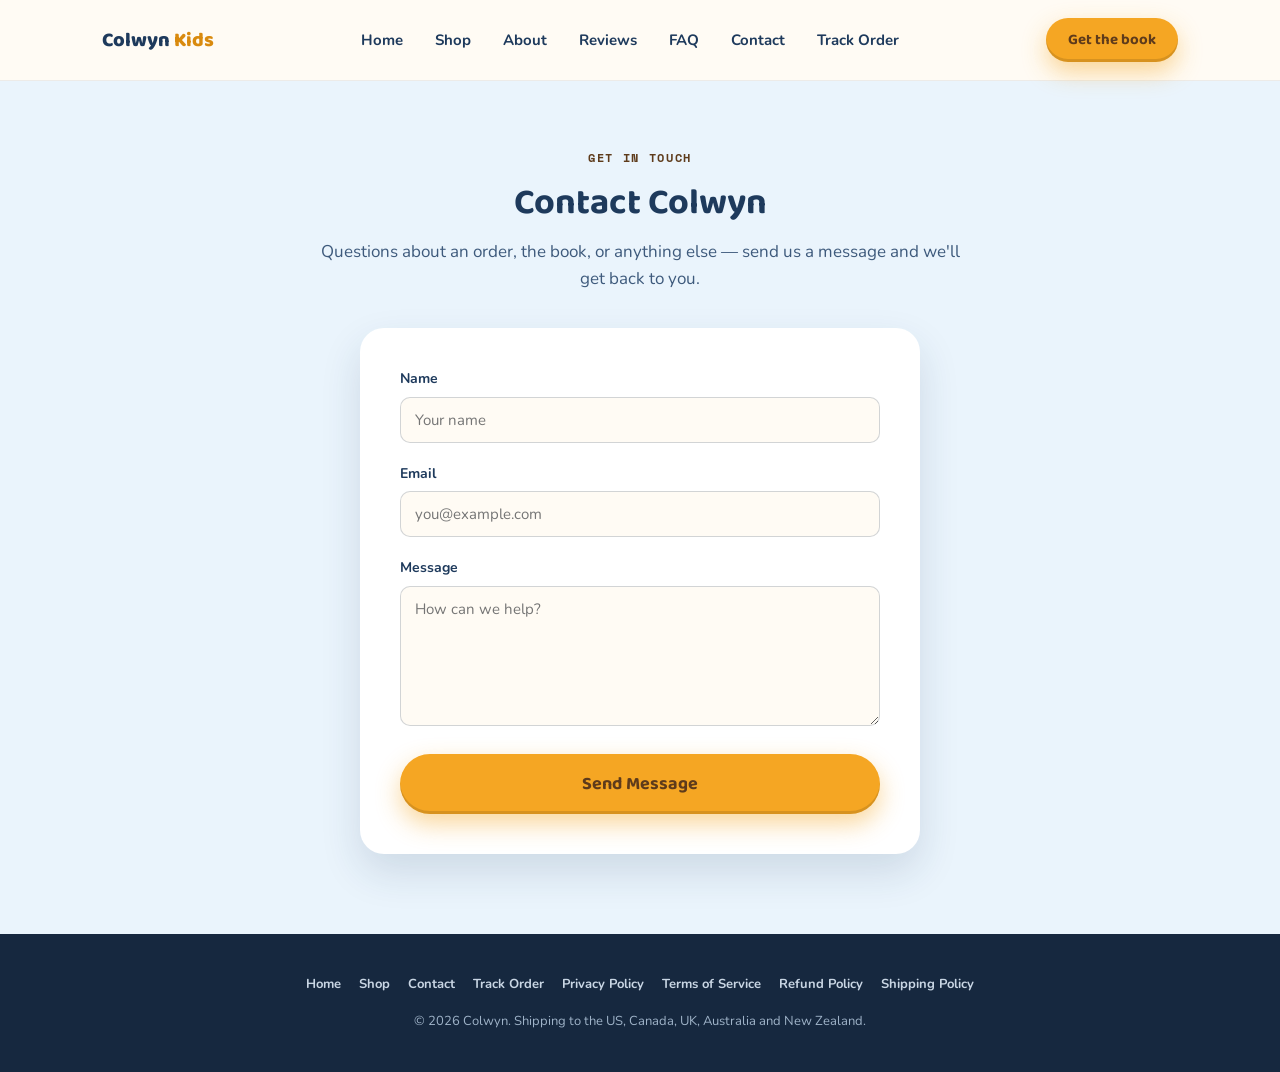
==== contact.html @ fe102d65 "Add files via upload" ====
<!DOCTYPE html>
<html lang="en">
<head>
<meta charset="UTF-8">
<meta name="viewport" content="width=device-width, initial-scale=1.0">
<title>Contact | Colwyn</title>
<link rel="preconnect" href="https://fonts.googleapis.com">
<link rel="preconnect" href="https://fonts.gstatic.com" crossorigin>
<link href="https://fonts.googleapis.com/css2?family=Baloo+2:wght@500;600;700;800&family=Nunito:wght@400;600;700;800&family=Space+Mono:wght@400;700&display=swap" rel="stylesheet">

<link rel="stylesheet" href="css/styles.css">



</head>
<body>

<header>
  <div class="nav">
    <div class="logo">Colwyn <span>Kids</span></div>
    <div class="nav-links">
      <a href="index.html">Home</a>
      <a href="shop.html">Shop</a>
      <a href="index.html#about">About</a>
      <a href="index.html#reviews">Reviews</a>
      <a href="index.html#faq">FAQ</a>
      <a href="contact.html">Contact</a>
      <a href="track-order.html">Track Order</a>
    </div>
    <a href="shop.html" class="btn btn-primary">Get the book</a>
  </div>
</header>

<section class="contact-section">
  <div class="wrap">
    <div class="section-head" style="margin-bottom:36px;">
      <span class="eyebrow">Get in touch</span>
      <h2>Contact Colwyn</h2>
      <p>Questions about an order, the book, or anything else — send us a message and we'll get back to you.</p>
    </div>
    <form class="contact-form" id="contactForm">
      <label for="name">Name</label>
      <input type="text" id="name" name="name" required placeholder="Your name">

      <label for="email">Email</label>
      <input type="email" id="email" name="email" required placeholder="you@example.com">

      <label for="message">Message</label>
      <textarea id="message" name="message" required placeholder="How can we help?"></textarea>

      <button type="submit" class="btn btn-primary">Send Message</button>
      <div class="contact-confirm" id="contactConfirm">Thanks — your message has been noted. We'll get back to you soon.</div>
    </form>
  </div>
</section>

<footer>
  <div class="wrap">
    <div class="footer-links">
      <a href="index.html">Home</a>
      <a href="shop.html">Shop</a>
      <a href="contact.html">Contact</a>
      <a href="track-order.html">Track Order</a>
      <a href="privacy-policy.html">Privacy Policy</a>
      <a href="terms-of-service.html">Terms of Service</a>
      <a href="refund-policy.html">Refund Policy</a>
      <a href="shipping-policy.html">Shipping Policy</a>
    </div>
    <p>© 2026 Colwyn. Shipping to the US, Canada, UK, Australia and New Zealand.</p>
  </div>
</footer>

<script>
// No backend configured yet — this only confirms submission client-side.
// Wire this up to your actual form handler / email service when ready.
document.getElementById('contactForm').addEventListener('submit', function(e){
  e.preventDefault();
  document.getElementById('contactConfirm').classList.add('show');
  this.reset();
});
</script>

</body>
</html>
---- css/styles.css ----
/* ============================================================
   COLWYN — Shared Stylesheet
   Used by: index.html, shop.html, contact.html, track-order.html
   Contains design tokens, typography, buttons, nav, footer, and
   every reusable component shared across the site.
   ============================================================ */


  :root{
    --sky:#EAF4FC;
    --sky-deep:#D7EBFB;
    --peach:#FFDCC9;
    --peach-deep:#FFC7A8;
    --ink:#1E3A5C;
    --ink-soft:#3E5A7C;
    --wood:#8B5A2B;
    --wood-dark:#5E3B1B;
    --gold:#F5A623;
    --gold-deep:#D98A0E;
    --leaf:#3F8F63;
    --cream:#FFFBF4;
    --white:#FFFFFF;
    --shadow:0 18px 40px rgba(30,58,92,0.14);
  }
  *{box-sizing:border-box;margin:0;padding:0;}
  html{scroll-behavior:smooth;}
  body{
    font-family:'Nunito',sans-serif;
    color:var(--ink);
    background:var(--cream);
    line-height:1.6;
    -webkit-font-smoothing:antialiased;
  }
  h1,h2,h3,.display{
    font-family:'Baloo 2',cursive;
    font-weight:700;
    color:var(--ink);
    line-height:1.15;
  }
  .eyebrow{
    font-family:'Space Mono',monospace;
    font-size:12px;
    letter-spacing:0.14em;
    text-transform:uppercase;
    color:var(--wood-dark);
    font-weight:700;
  }
  a{color:inherit;text-decoration:none;}
  img{max-width:100%;display:block;}
  .wrap{max-width:1140px;margin:0 auto;padding:0 32px;}
  .btn{
    display:inline-flex;align-items:center;gap:10px;
    font-family:'Baloo 2',cursive;font-weight:700;font-size:18px;
    padding:16px 34px;border-radius:100px;border:none;cursor:pointer;
    transition:transform .15s ease, box-shadow .15s ease;
  }
  .btn-primary{
    background:var(--gold);color:var(--wood-dark);
    box-shadow:0 10px 24px rgba(245,166,35,0.45), inset 0 -3px 0 rgba(0,0,0,0.12);
  }
  .btn-primary:hover{transform:translateY(-2px);box-shadow:0 14px 28px rgba(245,166,35,0.55), inset 0 -3px 0 rgba(0,0,0,0.12);}
  .btn-primary[aria-disabled="true"]{
    cursor:wait;pointer-events:none;opacity:0.72;transform:none;
  }
  .shopify-status{
    position:fixed;left:50%;bottom:24px;z-index:1000;max-width:min(420px,calc(100vw - 40px));
    transform:translateX(-50%);background:var(--ink);color:var(--white);
    border-radius:14px;padding:14px 18px;box-shadow:var(--shadow);font-size:14px;font-weight:700;
  }
  .shopify-status[hidden]{display:none;}
  .btn-ghost{
    background:transparent;color:var(--ink);border:2px solid var(--ink);
  }

  /* NAV */
  header{
    position:sticky;top:0;z-index:50;
    background:rgba(255,251,244,0.92);
    backdrop-filter:blur(6px);
    border-bottom:1px solid rgba(30,58,92,0.08);
  }
  .nav{display:flex;align-items:center;justify-content:space-between;padding:18px 32px;max-width:1140px;margin:0 auto;}
  .logo{font-family:'Baloo 2',cursive;font-weight:800;font-size:20px;}
  .logo span{color:var(--gold-deep);}
  .nav-links{display:flex;gap:32px;font-weight:700;font-size:15px;}
  .nav-links a:hover{color:var(--gold-deep);}
  .nav .btn{padding:10px 22px;font-size:15px;}
  @media (max-width:720px){.nav-links{display:none;}}
  section[id]{scroll-margin-top:88px;}

  /* HERO */
  .hero{
    background:linear-gradient(180deg,var(--sky) 0%, var(--sky-deep) 100%);
    position:relative;overflow:hidden;
    padding:72px 0 0;
  }
  .cloud{position:absolute;background:#fff;border-radius:100px;opacity:0.75;filter:blur(1px);}
  .hero-grid{
    display:grid;grid-template-columns:1.05fr 0.95fr;gap:40px;align-items:center;
    position:relative;z-index:2;
  }
  .badge-row{display:flex;gap:10px;flex-wrap:wrap;margin-bottom:20px;}
  .pill{
    background:var(--white);border:1px solid rgba(30,58,92,0.12);
    padding:7px 14px;border-radius:100px;font-size:13px;font-weight:700;
    display:flex;align-items:center;gap:6px;color:var(--ink-soft);
  }
  .hero h1{font-size:50px;margin-bottom:20px;}
  .hero h1 .hl{color:var(--gold-deep);}
  .hero p.lead{font-size:19px;color:var(--ink-soft);max-width:480px;margin-bottom:30px;}
  .hero-cta-row{display:flex;gap:16px;align-items:center;flex-wrap:wrap;margin-bottom:18px;}
  .trust-line{font-size:14px;color:var(--ink-soft);display:flex;align-items:center;gap:8px;}
  .stars{color:var(--gold-deep);letter-spacing:2px;}
  .book-stage{position:relative;display:flex;justify-content:center;align-items:center;padding:30px 0 60px;}
  .book-shadow{
    position:absolute;bottom:20px;width:70%;height:40px;
    background:radial-gradient(ellipse at center, rgba(30,58,92,0.28) 0%, rgba(30,58,92,0) 70%);
    z-index:0;
  }
  .book-cover-img{
    width:78%;max-width:340px;
    filter:drop-shadow(0 22px 26px rgba(30,58,92,0.38));
    transform:rotate(-4deg);
    position:relative;z-index:1;
  }
  .float-badge{
    position:absolute;background:var(--white);border-radius:16px;padding:12px 16px;
    box-shadow:var(--shadow);font-family:'Baloo 2',cursive;font-weight:700;
    display:flex;align-items:center;gap:10px;
    z-index:2;
  }
  .float-badge.stories{top:-6px;left:-10px;font-size:13px;max-width:150px;}
  .float-badge.age{
    bottom:9%;right:6%;flex-direction:column;gap:0;text-align:center;
    width:84px;height:84px;border-radius:50%;justify-content:center;padding:6px;
  }
  .float-badge.age .num{font-size:22px;line-height:1;}
  .float-badge.age .sub{font-size:11px;font-weight:700;color:var(--ink-soft);font-family:'Nunito',sans-serif;letter-spacing:0.02em;}
  .float-badge .num{font-size:22px;color:var(--gold-deep);}

  /* SIGNPOST DIVIDER (signature element) */
  .signpost-divider{
    display:flex;flex-direction:column;align-items:center;gap:10px;
    padding:56px 0 40px;position:relative;
  }
  .signpost-post{width:10px;height:46px;background:linear-gradient(90deg,var(--wood-dark),var(--wood),var(--wood-dark));border-radius:3px;}
  .signpost-arrow{
    background:var(--wood);color:var(--cream);
    font-family:'Space Mono',monospace;font-weight:700;font-size:13px;letter-spacing:0.08em;
    padding:12px 26px;position:relative;text-transform:uppercase;
    box-shadow:0 6px 14px rgba(94,59,27,0.35);
  }
  .signpost-arrow::after{
    content:"";position:absolute;right:-15px;top:0;border-top:22px solid transparent;
    border-bottom:22px solid transparent;border-left:15px solid var(--wood);
  }
  .signpost-arrow.left::after{left:-15px;right:auto;border-left:none;border-right:15px solid var(--wood);}

  section{padding:80px 0;}
  .section-head{text-align:center;max-width:640px;margin:0 auto 48px;}
  .section-head h2{font-size:36px;margin:12px 0 14px;}
  .section-head p{color:var(--ink-soft);font-size:17px;}

  /* EMPATHY */
  .empathy{background:var(--white);}
  .empathy-grid{display:grid;grid-template-columns:repeat(auto-fit,minmax(210px,1fr));gap:24px;}
  .empathy-card{
    background:var(--cream);border-radius:20px;padding:30px 26px;
    border:1px solid rgba(30,58,92,0.06);
  }
  .empathy-card .icon{font-size:30px;margin-bottom:14px;display:block;}
  .empathy-card h3{font-size:19px;margin-bottom:8px;}
  .empathy-card p{color:var(--ink-soft);font-size:15px;}

  /* TRAIL / FEATURES */
  .trail-section{background:var(--sky);}
  .trail{display:grid;grid-template-columns:repeat(4,1fr);gap:22px;}
  .sign{
    background:var(--white);border-radius:20px;padding:28px 22px;text-align:center;
    box-shadow:0 10px 24px rgba(30,58,92,0.08);position:relative;
    border-top:6px solid var(--gold);
  }
  .sign:nth-child(2){border-top-color:var(--leaf);}
  .sign:nth-child(3){border-top-color:#D4577A;}
  .sign:nth-child(4){border-top-color:#3E7FC1;}
  .sign .emoji{font-size:34px;margin-bottom:12px;display:block;}
  .sign h3{font-size:18px;margin-bottom:8px;}
  .sign p{font-size:14px;color:var(--ink-soft);}

  /* STORY PREVIEW */
  .preview{background:var(--white);}
  .preview-grid{display:grid;grid-template-columns:0.9fr 1.1fr;gap:50px;align-items:center;}
  .quote-card{
    background:var(--peach);border-radius:24px;padding:34px;position:relative;
  }
  .quote-card .mark{font-family:'Baloo 2',cursive;font-size:60px;color:var(--gold-deep);line-height:0.5;display:block;margin-bottom:14px;}
  .quote-card p.quote-text{font-size:19px;color:var(--wood-dark);font-weight:600;}
  .quote-card .attribution{margin-top:18px;font-size:14px;color:var(--ink-soft);font-weight:700;}
  .preview-list{list-style:none;}
  .preview-list li{display:flex;gap:14px;margin-bottom:20px;align-items:flex-start;}
  .check{
    flex-shrink:0;width:26px;height:26px;background:var(--leaf);border-radius:50%;
    color:#fff;display:flex;align-items:center;justify-content:center;font-size:14px;font-weight:700;
  }
  .preview-list h4{font-size:16px;margin-bottom:2px;}
  .preview-list p{font-size:14px;color:var(--ink-soft);}

  /* TESTIMONIALS */
  .testimonials{background:var(--sky-deep);}
  .test-grid{display:grid;grid-template-columns:repeat(3,1fr);gap:24px;}
  .test-card{background:var(--white);border-radius:20px;padding:28px;box-shadow:var(--shadow);}
  .test-card .stars{margin-bottom:12px;font-size:15px;}
  .test-card p.body-text{font-size:15px;color:var(--ink-soft);margin-bottom:18px;}
  .test-who{display:flex;align-items:center;gap:12px;}
  .avatar{width:38px;height:38px;border-radius:50%;background:var(--gold);color:var(--wood-dark);display:flex;align-items:center;justify-content:center;font-weight:700;font-family:'Baloo 2',cursive;}
  .test-who .name{font-weight:700;font-size:14px;}
  .test-who .loc{font-size:12px;color:var(--ink-soft);}

  /* PRICING */
  .pricing{background:var(--white);}
  .price-box{
    max-width:640px;margin:0 auto;background:linear-gradient(160deg,var(--peach) 0%, var(--peach-deep) 100%);
    border-radius:28px;padding:48px;text-align:center;box-shadow:var(--shadow);position:relative;overflow:hidden;
  }
  .price-box::before{
    content:"";position:absolute;top:-40px;right:-40px;width:140px;height:140px;
    background:rgba(255,255,255,0.35);border-radius:50%;
  }
  .price-box .btn-primary{width:100%;justify-content:center;margin-top:22px;}
  .guarantee{display:flex;align-items:center;justify-content:center;gap:10px;margin-top:20px;font-size:14px;color:var(--ink-soft);}

  /* FAQ */
  .faq{background:var(--cream);}
  .faq-list{max-width:760px;margin:0 auto;}
  .faq-item{border-bottom:1px solid rgba(30,58,92,0.12);}
  .faq-q{
    width:100%;text-align:left;background:none;border:none;cursor:pointer;
    padding:22px 4px;display:flex;justify-content:space-between;align-items:center;
    font-family:'Baloo 2',cursive;font-weight:700;font-size:17px;color:var(--ink);
  }
  .faq-q .plus{font-size:22px;color:var(--gold-deep);transition:transform .2s ease;}
  .faq-a{max-height:0;overflow:hidden;transition:max-height .25s ease;font-size:15px;color:var(--ink-soft);}
  .faq-a p{padding-bottom:20px;padding-right:30px;}
  .faq-item.open .plus{transform:rotate(45deg);}

  /* FINAL CTA */
  .final-cta{
    background:var(--ink);color:var(--cream);text-align:center;position:relative;overflow:hidden;
  }
  .final-cta h2{color:var(--cream);font-size:38px;margin-bottom:16px;}
  .final-cta p{color:#C9D6E4;max-width:480px;margin:0 auto 30px;font-size:17px;}
  .final-cta .signpost-arrow{background:var(--gold);color:var(--wood-dark);}
  .final-cta .signpost-arrow::after{border-left-color:var(--gold);}

  footer{background:#16283F;color:#9FB3C8;padding:40px 0;text-align:center;font-size:13px;}
  .footer-links{display:flex;justify-content:center;flex-wrap:wrap;gap:18px;margin-bottom:16px;font-size:13px;font-weight:700;}
  .footer-links a{color:#C9D6E4;}
  .footer-links a:hover{color:#fff;}
  footer a{color:#D7E4F0;}

  @media (max-width:900px){
    .hero-grid{grid-template-columns:1fr;}
    .hero h1{font-size:38px;}
    .empathy-grid,.trail{grid-template-columns:repeat(2,1fr);}
    .preview-grid{grid-template-columns:1fr;}
    .test-grid{grid-template-columns:1fr;}
  }
  @media (max-width:560px){
    .empathy-grid,.trail{grid-template-columns:1fr;}
    .wrap{padding:0 20px;}
    .price-box{padding:32px 24px;}
  }

  /* GALLERY */
  .gallery{background:var(--white);padding:36px 0 56px;}
  .gallery-strip{display:flex;justify-content:center;flex-wrap:wrap;gap:14px;}
  .gallery-strip figure{margin:0;width:104px;height:104px;border-radius:12px;overflow:hidden;border:1px solid rgba(30,58,92,0.10);cursor:pointer;transition:transform .15s ease, border-color .15s ease;flex-shrink:0;}
  .gallery-strip figure:hover{transform:translateY(-3px);border-color:var(--gold-deep);}
  .gallery-strip img{width:100%;height:100%;object-fit:cover;display:block;}
  @media (max-width:560px){
    .gallery-strip figure{width:78px;height:78px;}
  }

  /* LIGHTBOX */
  .lightbox-overlay{
    position:fixed;inset:0;background:rgba(30,58,92,0.85);
    display:none;align-items:center;justify-content:center;
    z-index:999;padding:32px;cursor:zoom-out;
  }
  .lightbox-overlay.open{display:flex;}
  .lightbox-overlay img{max-width:90vw;max-height:88vh;border-radius:14px;box-shadow:0 24px 60px rgba(0,0,0,0.45);cursor:default;}
  .lightbox-close{
    position:absolute;top:22px;right:30px;color:#fff;font-size:34px;
    font-family:'Baloo 2',cursive;cursor:pointer;line-height:1;
  }

  /* TRUST BAR */
  .trust-bar{background:var(--white);padding:26px 0;border-bottom:1px solid rgba(30,58,92,0.06);}
  .trust-bar-row{display:flex;flex-wrap:wrap;justify-content:center;gap:12px;}

  /* ABOUT COLWYN */
  .about-section{background:var(--ink);}
  .about-section .wrap{max-width:720px;text-align:center;}
  .about-section h2{color:var(--cream);}
  .about-section p{color:#C9D6E4;font-size:17px;margin-bottom:14px;}

  /* AUTHOR */
  .author-section{background:var(--white);padding-top:0;}
  .signpost-divider.tight{padding:8px 0 0;}
  .signpost-divider.tight .signpost-post{height:22px;}
  .author-card{display:flex;gap:32px;align-items:center;max-width:720px;margin:0 auto;}
  .author-avatar{
    flex-shrink:0;width:154px;height:154px;border-radius:50%;background:var(--peach);
    display:flex;align-items:center;justify-content:center;font-family:'Baloo 2',cursive;
    font-size:50px;font-weight:800;color:var(--wood-dark);overflow:hidden;
  }
  .author-avatar img{width:100%;height:100%;object-fit:cover;object-position:center;}
  .author-card .author-name{margin:14px 0 6px;font-size:28px;}
  .author-card .author-subtitle{display:block;color:var(--ink-soft);font-size:14px;font-weight:700;margin-bottom:18px;}
  .author-card p{color:var(--ink-soft);font-size:16px;line-height:1.8;}
  @media (max-width:560px){.author-card{flex-direction:column;text-align:center;align-items:center;}}


/* ============================================================
   SHOP PAGE — page-specific styles
   Used by: shop.html only (product layout, bundle/price placeholders)
   ============================================================ */

/* SHOP PAGE — new, page-specific additions only (does not alter shared design system) */
.shop-product{padding:56px 0;background:var(--sky);}
.shop-product-grid{display:grid;grid-template-columns:1fr 1fr;gap:48px;align-items:start;}
.shop-main-image{border-radius:20px;box-shadow:var(--shadow);width:100%;background:var(--white);padding:20px;}
.shop-gallery-strip{display:flex;gap:12px;margin-top:16px;flex-wrap:wrap;}
.shop-gallery-strip figure{margin:0;width:84px;height:84px;border-radius:10px;overflow:hidden;border:1px solid rgba(30,58,92,0.12);cursor:pointer;flex-shrink:0;}
.shop-gallery-strip img{width:100%;height:100%;object-fit:cover;display:block;}
.price-placeholder{background:var(--white);border-radius:16px;padding:18px 22px;margin:18px 0;border:1px dashed rgba(30,58,92,0.25);}
.price-placeholder .eyebrow{display:block;margin-bottom:4px;}
.bundle-placeholder{margin:18px 0;padding:16px;border:2px dashed var(--gold);border-radius:14px;background:rgba(245,166,35,0.06);font-size:13px;color:var(--wood-dark);}
.shop-trust-list{list-style:none;margin:18px 0;padding:0;}
.shop-trust-list li{display:flex;gap:10px;align-items:center;margin-bottom:8px;font-size:14px;color:var(--ink-soft);}
.shipping-info{background:var(--white);}
.shipping-grid{display:grid;grid-template-columns:repeat(auto-fit,minmax(220px,1fr));gap:24px;}
@media (max-width:900px){.shop-product-grid{grid-template-columns:1fr;}}

/* ============================================================
   CONTACT PAGE — page-specific styles
   Used by: contact.html only (contact form layout)
   ============================================================ */

/* CONTACT PAGE — new, page-specific additions only */
.contact-section{padding:64px 0 80px;background:var(--sky);}
.contact-form{max-width:560px;margin:0 auto;background:var(--white);border-radius:24px;padding:40px;box-shadow:var(--shadow);}
.contact-form label{display:block;font-weight:700;font-size:14px;margin-bottom:6px;color:var(--ink);}
.contact-form input, .contact-form textarea{
  width:100%;padding:12px 14px;border-radius:10px;border:1px solid rgba(30,58,92,0.2);
  font-family:'Nunito',sans-serif;font-size:15px;margin-bottom:20px;color:var(--ink);background:var(--cream);
}
.contact-form textarea{min-height:140px;resize:vertical;}
.contact-form button{width:100%;justify-content:center;}
.contact-confirm{display:none;background:var(--leaf);color:#fff;padding:14px 18px;border-radius:12px;margin-top:16px;font-weight:700;text-align:center;}
.contact-confirm.show{display:block;}

/* ============================================================
   TRACK ORDER PAGE — page-specific styles
   Used by: track-order.html only (Track123 widget container)
   ============================================================ */

/* TRACK ORDER PAGE — new, page-specific additions only */
.track-section{padding:64px 0 90px;background:var(--sky);text-align:center;}
.track-widget-box{
  max-width:640px;margin:36px auto 0;background:var(--white);border-radius:24px;
  padding:48px;box-shadow:var(--shadow);border:1px dashed rgba(30,58,92,0.25);
}
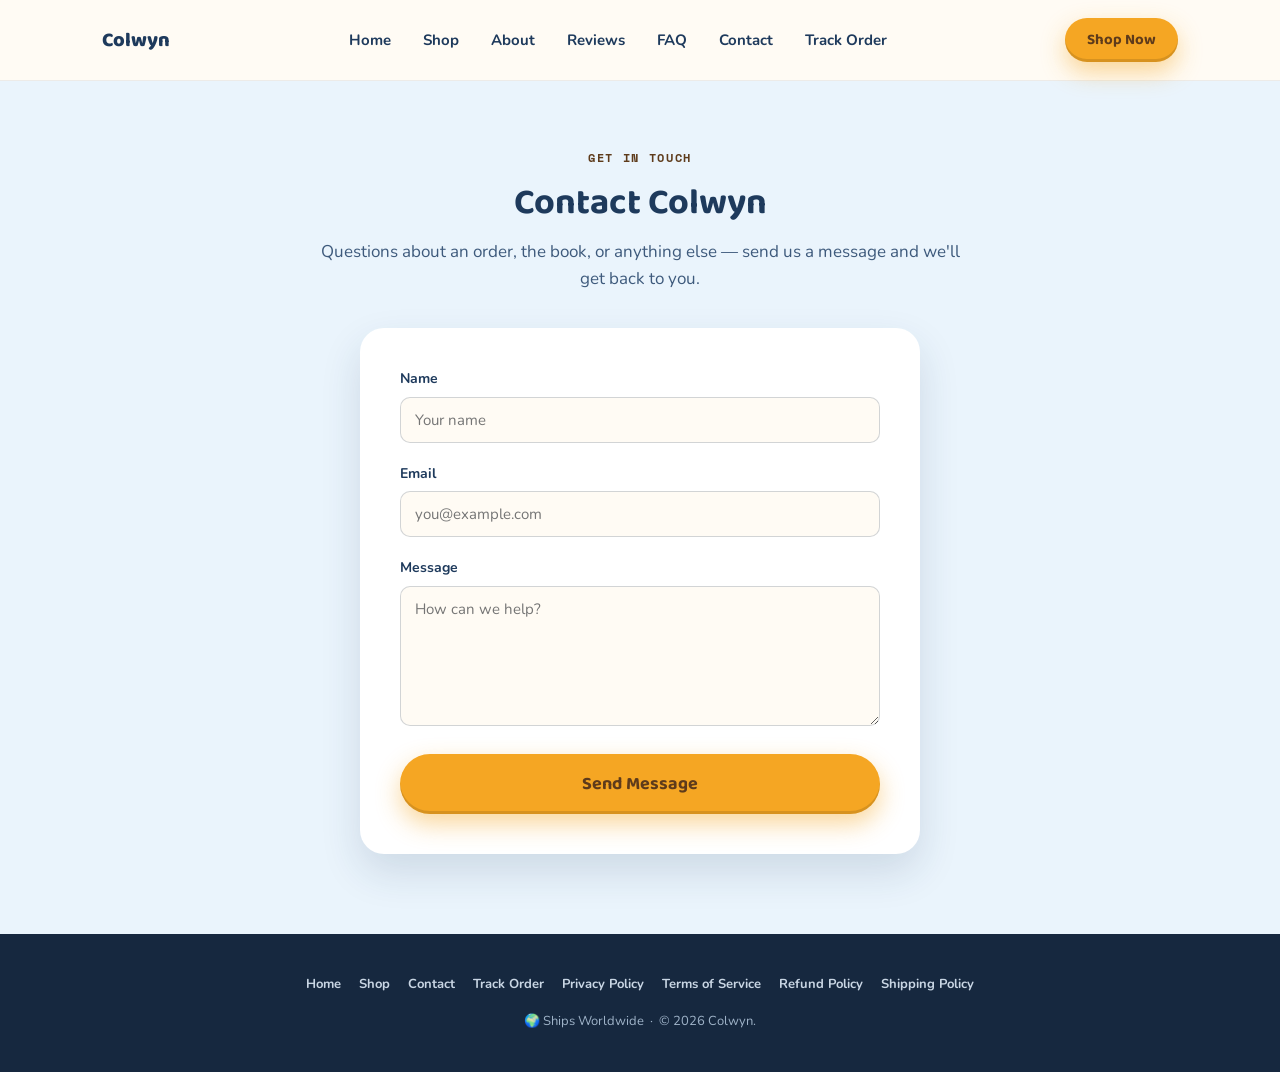
==== commit a0f84a83: "Add files via upload" ====
--- a/contact.html
+++ b/contact.html
@@ -17,17 +17,17 @@
 
 <header>
   <div class="nav">
-    <div class="logo">Colwyn <span>Kids</span></div>
+    <div class="logo">Colwyn</div>
     <div class="nav-links">
       <a href="index.html">Home</a>
       <a href="shop.html">Shop</a>
       <a href="index.html#about">About</a>
-      <a href="index.html#reviews">Reviews</a>
-      <a href="index.html#faq">FAQ</a>
+      <a href="shop.html#reviews">Reviews</a>
+      <a href="shop.html#faq">FAQ</a>
       <a href="contact.html">Contact</a>
       <a href="track-order.html">Track Order</a>
     </div>
-    <a href="shop.html" class="btn btn-primary">Get the book</a>
+    <a href="shop.html" class="btn btn-primary">Shop Now</a>
   </div>
 </header>
 
@@ -66,7 +66,7 @@
       <a href="refund-policy.html">Refund Policy</a>
       <a href="shipping-policy.html">Shipping Policy</a>
     </div>
-    <p>© 2026 Colwyn. Shipping to the US, Canada, UK, Australia and New Zealand.</p>
+    <p>🌍 Ships Worldwide &nbsp;·&nbsp; © 2026 Colwyn.</p>
   </div>
 </footer>
 
--- a/css/styles.css
+++ b/css/styles.css
@@ -281,19 +281,6 @@
     .gallery-strip figure{width:78px;height:78px;}
   }
 
-  /* LIGHTBOX */
-  .lightbox-overlay{
-    position:fixed;inset:0;background:rgba(30,58,92,0.85);
-    display:none;align-items:center;justify-content:center;
-    z-index:999;padding:32px;cursor:zoom-out;
-  }
-  .lightbox-overlay.open{display:flex;}
-  .lightbox-overlay img{max-width:90vw;max-height:88vh;border-radius:14px;box-shadow:0 24px 60px rgba(0,0,0,0.45);cursor:default;}
-  .lightbox-close{
-    position:absolute;top:22px;right:30px;color:#fff;font-size:34px;
-    font-family:'Baloo 2',cursive;cursor:pointer;line-height:1;
-  }
-
   /* TRUST BAR */
   .trust-bar{background:var(--white);padding:26px 0;border-bottom:1px solid rgba(30,58,92,0.06);}
   .trust-bar-row{display:flex;flex-wrap:wrap;justify-content:center;gap:12px;}
@@ -329,12 +316,10 @@
 /* SHOP PAGE — new, page-specific additions only (does not alter shared design system) */
 .shop-product{padding:56px 0;background:var(--sky);}
 .shop-product-grid{display:grid;grid-template-columns:1fr 1fr;gap:48px;align-items:start;}
-.shop-main-image{border-radius:20px;box-shadow:var(--shadow);width:100%;background:var(--white);padding:20px;}
+.shop-main-image{border-radius:20px;box-shadow:var(--shadow);width:100%;background:var(--white);padding:20px;transition:opacity .18s ease;}
 .shop-gallery-strip{display:flex;gap:12px;margin-top:16px;flex-wrap:wrap;}
 .shop-gallery-strip figure{margin:0;width:84px;height:84px;border-radius:10px;overflow:hidden;border:1px solid rgba(30,58,92,0.12);cursor:pointer;flex-shrink:0;}
 .shop-gallery-strip img{width:100%;height:100%;object-fit:cover;display:block;}
-.price-placeholder{background:var(--white);border-radius:16px;padding:18px 22px;margin:18px 0;border:1px dashed rgba(30,58,92,0.25);}
-.price-placeholder .eyebrow{display:block;margin-bottom:4px;}
 .bundle-placeholder{margin:18px 0;padding:16px;border:2px dashed var(--gold);border-radius:14px;background:rgba(245,166,35,0.06);font-size:13px;color:var(--wood-dark);}
 .shop-trust-list{list-style:none;margin:18px 0;padding:0;}
 .shop-trust-list li{display:flex;gap:10px;align-items:center;margin-bottom:8px;font-size:14px;color:var(--ink-soft);}
@@ -371,3 +356,36 @@
   max-width:640px;margin:36px auto 0;background:var(--white);border-radius:24px;
   padding:48px;box-shadow:var(--shadow);border:1px dashed rgba(30,58,92,0.25);
 }
+
+/* ============================================================
+   SHOP PAGE — additions for ecommerce restructure
+   (image-swap gallery active state, bundle cards, guarantee block)
+   ============================================================ */
+.shop-gallery-strip figure.active{border-color:var(--gold-deep);border-width:2px;}
+
+.bundle-section{margin:24px 0;}
+.bundle-section-label{display:block;font-size:13px;font-weight:700;color:var(--ink-soft);margin-bottom:12px;}
+.bundle-cards{display:grid;grid-template-columns:repeat(3,1fr);gap:14px;}
+.bundle-card{
+  position:relative;background:var(--white);border:2px solid rgba(30,58,92,0.12);
+  border-radius:14px;padding:20px 14px;text-align:center;cursor:pointer;
+  transition:border-color .15s ease, transform .15s ease;
+}
+.bundle-card:hover{transform:translateY(-2px);border-color:var(--gold);}
+.bundle-card.featured{border-color:var(--gold);}
+.bundle-card .bundle-badge{
+  display:inline-block;font-size:11px;font-weight:700;color:var(--gold-deep);
+  margin-bottom:8px;letter-spacing:0.02em;
+}
+.bundle-card h4{font-family:'Baloo 2',cursive;font-size:16px;margin-bottom:2px;}
+.bundle-card p{color:var(--ink-soft);font-size:13px;margin:0;}
+.bundle-card .bundle-qty{font-size:12px;color:var(--ink-soft);margin-bottom:6px;}
+.bundle-card .bundle-price{font-family:'Baloo 2',cursive;font-weight:800;font-size:22px;color:var(--wood-dark);margin:2px 0 8px;}
+.bundle-card .bundle-shipping{font-size:11px;color:var(--leaf);font-weight:700;line-height:1.6;}
+@media (max-width:560px){.bundle-cards{grid-template-columns:1fr;}}
+
+/* Money-back guarantee — standalone section (distinct from the trust list) */
+.guarantee-section{background:var(--peach);padding:48px 0;text-align:center;}
+.guarantee-section .guarantee{
+  justify-content:center;font-size:17px;font-weight:700;color:var(--wood-dark);margin-top:0;
+}
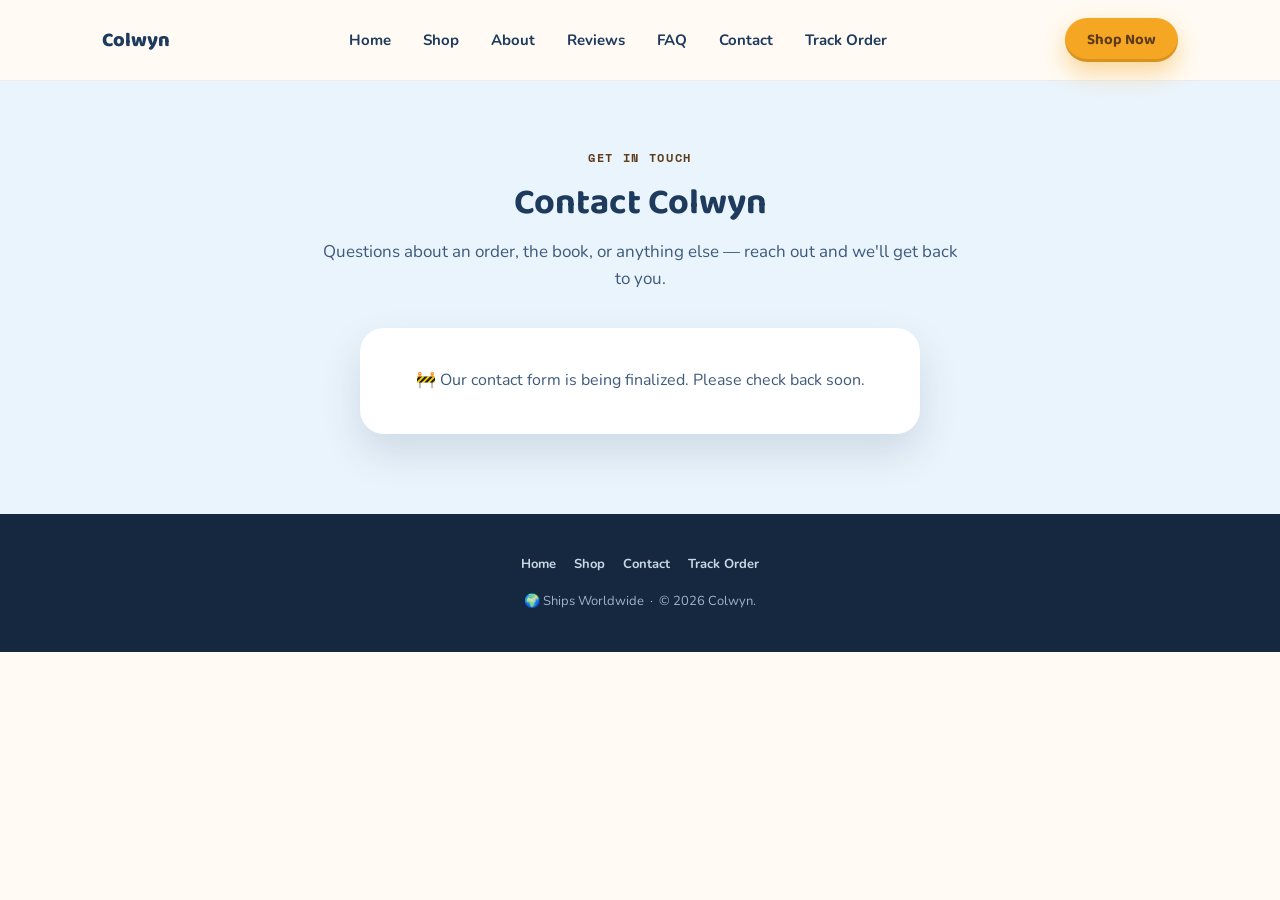
==== commit 4e809b0c: "Add files via upload" ====
--- a/contact.html
+++ b/contact.html
@@ -36,21 +36,21 @@
     <div class="section-head" style="margin-bottom:36px;">
       <span class="eyebrow">Get in touch</span>
       <h2>Contact Colwyn</h2>
-      <p>Questions about an order, the book, or anything else — send us a message and we'll get back to you.</p>
+      <p>Questions about an order, the book, or anything else — reach out and we'll get back to you.</p>
     </div>
-    <form class="contact-form" id="contactForm">
-      <label for="name">Name</label>
-      <input type="text" id="name" name="name" required placeholder="Your name">
-
-      <label for="email">Email</label>
-      <input type="email" id="email" name="email" required placeholder="you@example.com">
-
-      <label for="message">Message</label>
-      <textarea id="message" name="message" required placeholder="How can we help?"></textarea>
-
-      <button type="submit" class="btn btn-primary">Send Message</button>
-      <div class="contact-confirm" id="contactConfirm">Thanks — your message has been noted. We'll get back to you soon.</div>
-    </form>
+    <!--
+      TEMPORARY STATE — NOT PRODUCTION READY YET.
+      No placeholder email is shown to customers (a fake/placeholder
+      address would fail the "no placeholder support email visible to
+      customers" requirement). Once the real support email address is
+      provided, replace the message below with a real mailto link
+      (or a connected contact-form service).
+    -->
+    <div class="contact-form" style="text-align:center;">
+      <p style="color:var(--ink-soft);font-size:16px;">
+        🚧 Our contact form is being finalized. Please check back soon.
+      </p>
+    </div>
   </div>
 </section>
 
@@ -61,24 +61,10 @@
       <a href="shop.html">Shop</a>
       <a href="contact.html">Contact</a>
       <a href="track-order.html">Track Order</a>
-      <a href="privacy-policy.html">Privacy Policy</a>
-      <a href="terms-of-service.html">Terms of Service</a>
-      <a href="refund-policy.html">Refund Policy</a>
-      <a href="shipping-policy.html">Shipping Policy</a>
     </div>
     <p>🌍 Ships Worldwide &nbsp;·&nbsp; © 2026 Colwyn.</p>
   </div>
 </footer>
 
-<script>
-// No backend configured yet — this only confirms submission client-side.
-// Wire this up to your actual form handler / email service when ready.
-document.getElementById('contactForm').addEventListener('submit', function(e){
-  e.preventDefault();
-  document.getElementById('contactConfirm').classList.add('show');
-  this.reset();
-});
-</script>
-
 </body>
 </html>
--- a/css/styles.css
+++ b/css/styles.css
@@ -382,10 +382,98 @@
 .bundle-card .bundle-qty{font-size:12px;color:var(--ink-soft);margin-bottom:6px;}
 .bundle-card .bundle-price{font-family:'Baloo 2',cursive;font-weight:800;font-size:22px;color:var(--wood-dark);margin:2px 0 8px;}
 .bundle-card .bundle-shipping{font-size:11px;color:var(--leaf);font-weight:700;line-height:1.6;}
+.bundle-card .bundle-coming-soon{font-size:11px;color:var(--ink-soft);font-weight:700;font-style:italic;margin-top:4px;}
+.bundle-card.disabled{
+  cursor:not-allowed;opacity:0.55;filter:grayscale(0.4);
+}
+.bundle-card.disabled:hover{transform:none;border-color:rgba(30,58,92,0.12) !important;}
 @media (max-width:560px){.bundle-cards{grid-template-columns:1fr;}}
+
+/* Home page — compact featured-book callout (simple centered block) */
+.short-intro{background:var(--white);padding:64px 0;text-align:center;}
+.short-intro .wrap{max-width:640px;}
+.short-intro p{color:var(--ink-soft);font-size:18px;line-height:1.7;}
 
 /* Money-back guarantee — standalone section (distinct from the trust list) */
 .guarantee-section{background:var(--peach);padding:48px 0;text-align:center;}
 .guarantee-section .guarantee{
   justify-content:center;font-size:17px;font-weight:700;color:var(--wood-dark);margin-top:0;
 }
+
+/* ============================================================
+   CART DRAWER + NAV CART ICON
+   Used by: shop.html only (cart review before checkout)
+   ============================================================ */
+.cart-icon-btn{
+  position:relative;background:none;border:none;font-size:22px;cursor:pointer;
+  padding:6px;line-height:1;margin-left:4px;
+}
+.cart-count-badge{
+  position:absolute;top:-4px;right:-6px;background:var(--gold);color:var(--wood-dark);
+  font-size:11px;font-weight:800;border-radius:100px;min-width:18px;height:18px;
+  display:flex;align-items:center;justify-content:center;padding:0 4px;
+  font-family:'Baloo 2',cursive;
+}
+
+.cart-overlay{
+  position:fixed;inset:0;background:rgba(30,58,92,0.5);z-index:998;
+}
+.cart-overlay[hidden]{display:none;}
+
+.cart-drawer{
+  position:fixed;top:0;right:0;height:100vh;width:min(420px,100vw);
+  background:var(--cream);box-shadow:-12px 0 40px rgba(30,58,92,0.25);
+  z-index:999;display:flex;flex-direction:column;
+  transform:translateX(100%);transition:transform .25s ease;
+}
+.cart-drawer.open{transform:translateX(0);}
+.cart-drawer-header{
+  display:flex;align-items:center;justify-content:space-between;
+  padding:22px 24px;border-bottom:1px solid rgba(30,58,92,0.1);
+}
+.cart-drawer-header h2{font-size:22px;}
+.cart-drawer-close{background:none;border:none;font-size:28px;cursor:pointer;color:var(--ink);line-height:1;}
+.cart-drawer-body{flex:1;overflow-y:auto;padding:20px 24px;}
+.cart-empty-message{color:var(--ink-soft);font-size:15px;text-align:center;margin-top:40px;}
+
+.cart-line-item{display:flex;gap:14px;padding:16px 0;border-bottom:1px solid rgba(30,58,92,0.08);}
+.cart-line-item img{width:64px;height:64px;object-fit:cover;border-radius:10px;flex-shrink:0;}
+.cart-line-item-title{font-weight:700;font-size:14px;margin-bottom:4px;}
+.cart-line-item-price{color:var(--ink-soft);font-size:13px;margin-bottom:8px;}
+.cart-qty-stepper{display:flex;align-items:center;gap:10px;}
+.cart-qty-stepper button{
+  width:26px;height:26px;border-radius:50%;border:1px solid rgba(30,58,92,0.25);
+  background:var(--white);cursor:pointer;font-size:15px;line-height:1;color:var(--ink);
+}
+.cart-qty-stepper button:disabled{opacity:0.4;cursor:not-allowed;}
+.cart-line-remove{
+  background:none;border:none;color:var(--ink-soft);font-size:12px;
+  text-decoration:underline;cursor:pointer;margin-left:auto;align-self:flex-start;
+}
+.cart-drawer-footer{padding:20px 24px;border-top:1px solid rgba(30,58,92,0.1);}
+.cart-subtotal-row{display:flex;justify-content:space-between;font-weight:700;font-size:16px;margin-bottom:14px;}
+
+/* Bundle card selection state (distinct from the "featured"/Most-Popular sticker) */
+.bundle-card.selected{border-color:var(--wood-dark);border-width:3px;}
+.bundle-card.selected::after{
+  content:"✓ Selected";position:absolute;bottom:-11px;left:50%;transform:translateX(-50%);
+  background:var(--wood-dark);color:var(--cream);font-size:10px;font-weight:700;
+  padding:2px 10px;border-radius:100px;letter-spacing:0.02em;
+}
+
+/* ============================================================
+   POLICY PAGES (draft placeholders)
+   Used by: privacy-policy.html, terms-of-service.html,
+   refund-policy.html, shipping-policy.html
+   ============================================================ */
+.policy-section{padding:56px 0 90px;}
+.policy-section .wrap{max-width:760px;}
+.draft-banner{
+  background:var(--peach);border:2px dashed var(--wood-dark);border-radius:14px;
+  padding:18px 20px;margin-bottom:36px;font-size:14px;color:var(--wood-dark);font-weight:700;
+}
+.policy-section h1{font-size:32px;margin-bottom:24px;}
+.policy-section h2{font-size:20px;margin:32px 0 12px;}
+.policy-section p, .policy-section li{color:var(--ink-soft);font-size:16px;line-height:1.75;margin-bottom:12px;}
+.policy-section ul{padding-left:22px;margin-bottom:16px;}
+.policy-todo{color:var(--gold-deep);font-weight:700;}
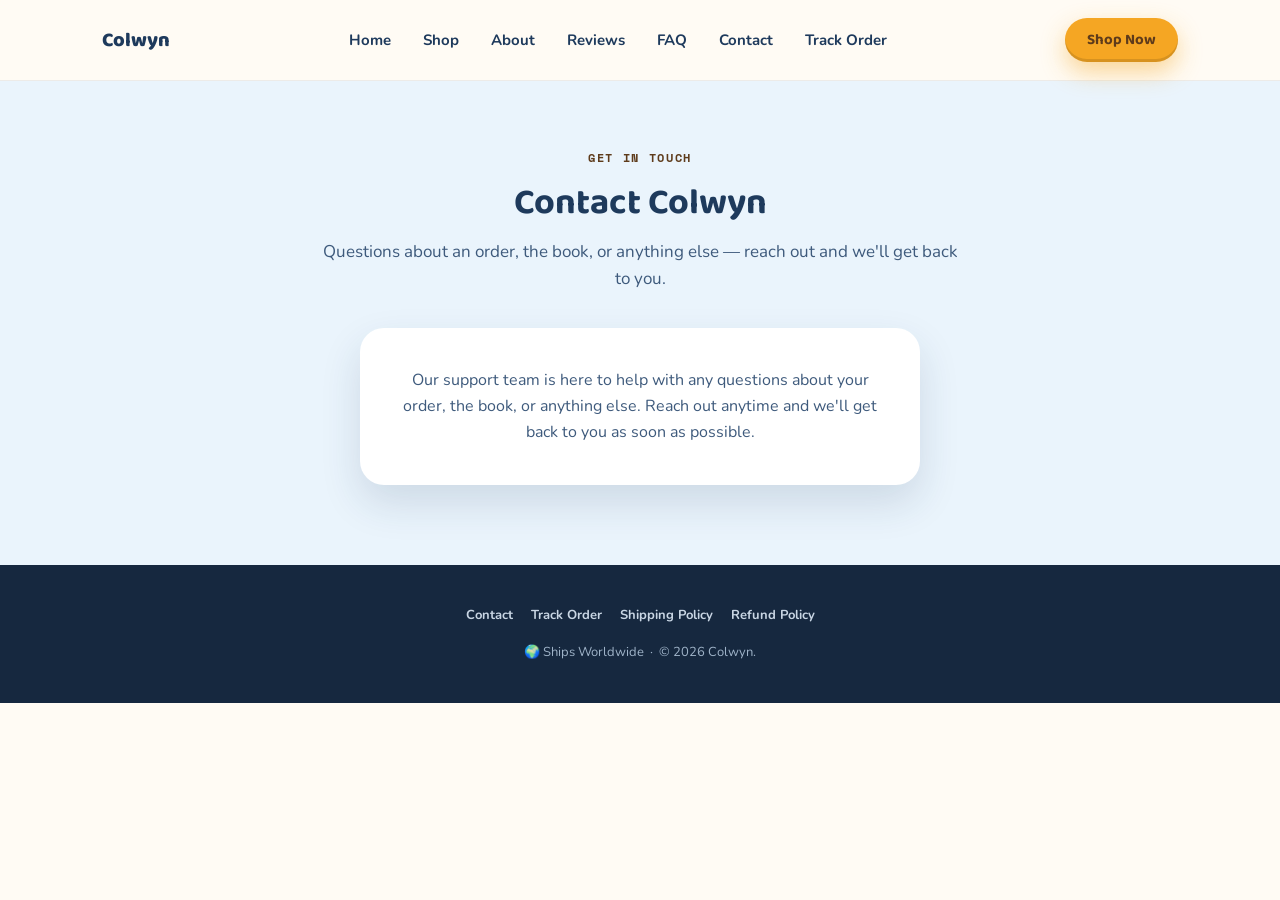
==== commit bcb847f5: "Initial COLWYN website" ====
--- a/contact.html
+++ b/contact.html
@@ -39,16 +39,16 @@
       <p>Questions about an order, the book, or anything else — reach out and we'll get back to you.</p>
     </div>
     <!--
-      TEMPORARY STATE — NOT PRODUCTION READY YET.
-      No placeholder email is shown to customers (a fake/placeholder
-      address would fail the "no placeholder support email visible to
-      customers" requirement). Once the real support email address is
-      provided, replace the message below with a real mailto link
-      (or a connected contact-form service).
+      Support email is a configurable placeholder — the owner has not yet
+      provided the final support address. No placeholder or fake address
+      is shown to customers (that would fail a "no placeholder email
+      visible to customers" check). Once the real address is provided,
+      add it as a mailto link here, e.g.:
+      <a href="mailto:REAL_ADDRESS_HERE" class="btn btn-primary">REAL_ADDRESS_HERE</a>
     -->
     <div class="contact-form" style="text-align:center;">
       <p style="color:var(--ink-soft);font-size:16px;">
-        🚧 Our contact form is being finalized. Please check back soon.
+        Our support team is here to help with any questions about your order, the book, or anything else. Reach out anytime and we'll get back to you as soon as possible.
       </p>
     </div>
   </div>
@@ -57,10 +57,21 @@
 <footer>
   <div class="wrap">
     <div class="footer-links">
-      <a href="index.html">Home</a>
-      <a href="shop.html">Shop</a>
       <a href="contact.html">Contact</a>
       <a href="track-order.html">Track Order</a>
+      <a href="shipping-policy.html">Shipping Policy</a>
+      <a href="refund-policy.html">Refund Policy</a>
+      <!-- REMAINING POLICY LINKS PLACEHOLDER — restore once approved
+           Privacy Policy and Terms of Service still contain draft /
+           TO CONFIRM placeholders (business entity name, governing
+           law, data-collection specifics, etc.) and are not yet
+           publicly linked. Shipping Policy and Refund Policy were
+           finalized using confirmed supplier fulfillment details and
+           are now live above. Once Privacy Policy and Terms of
+           Service are reviewed and approved, restore these two:
+           <a href="privacy-policy.html">Privacy Policy</a>
+           <a href="terms-of-service.html">Terms of Service</a>
+      -->
     </div>
     <p>🌍 Ships Worldwide &nbsp;·&nbsp; © 2026 Colwyn.</p>
   </div>
